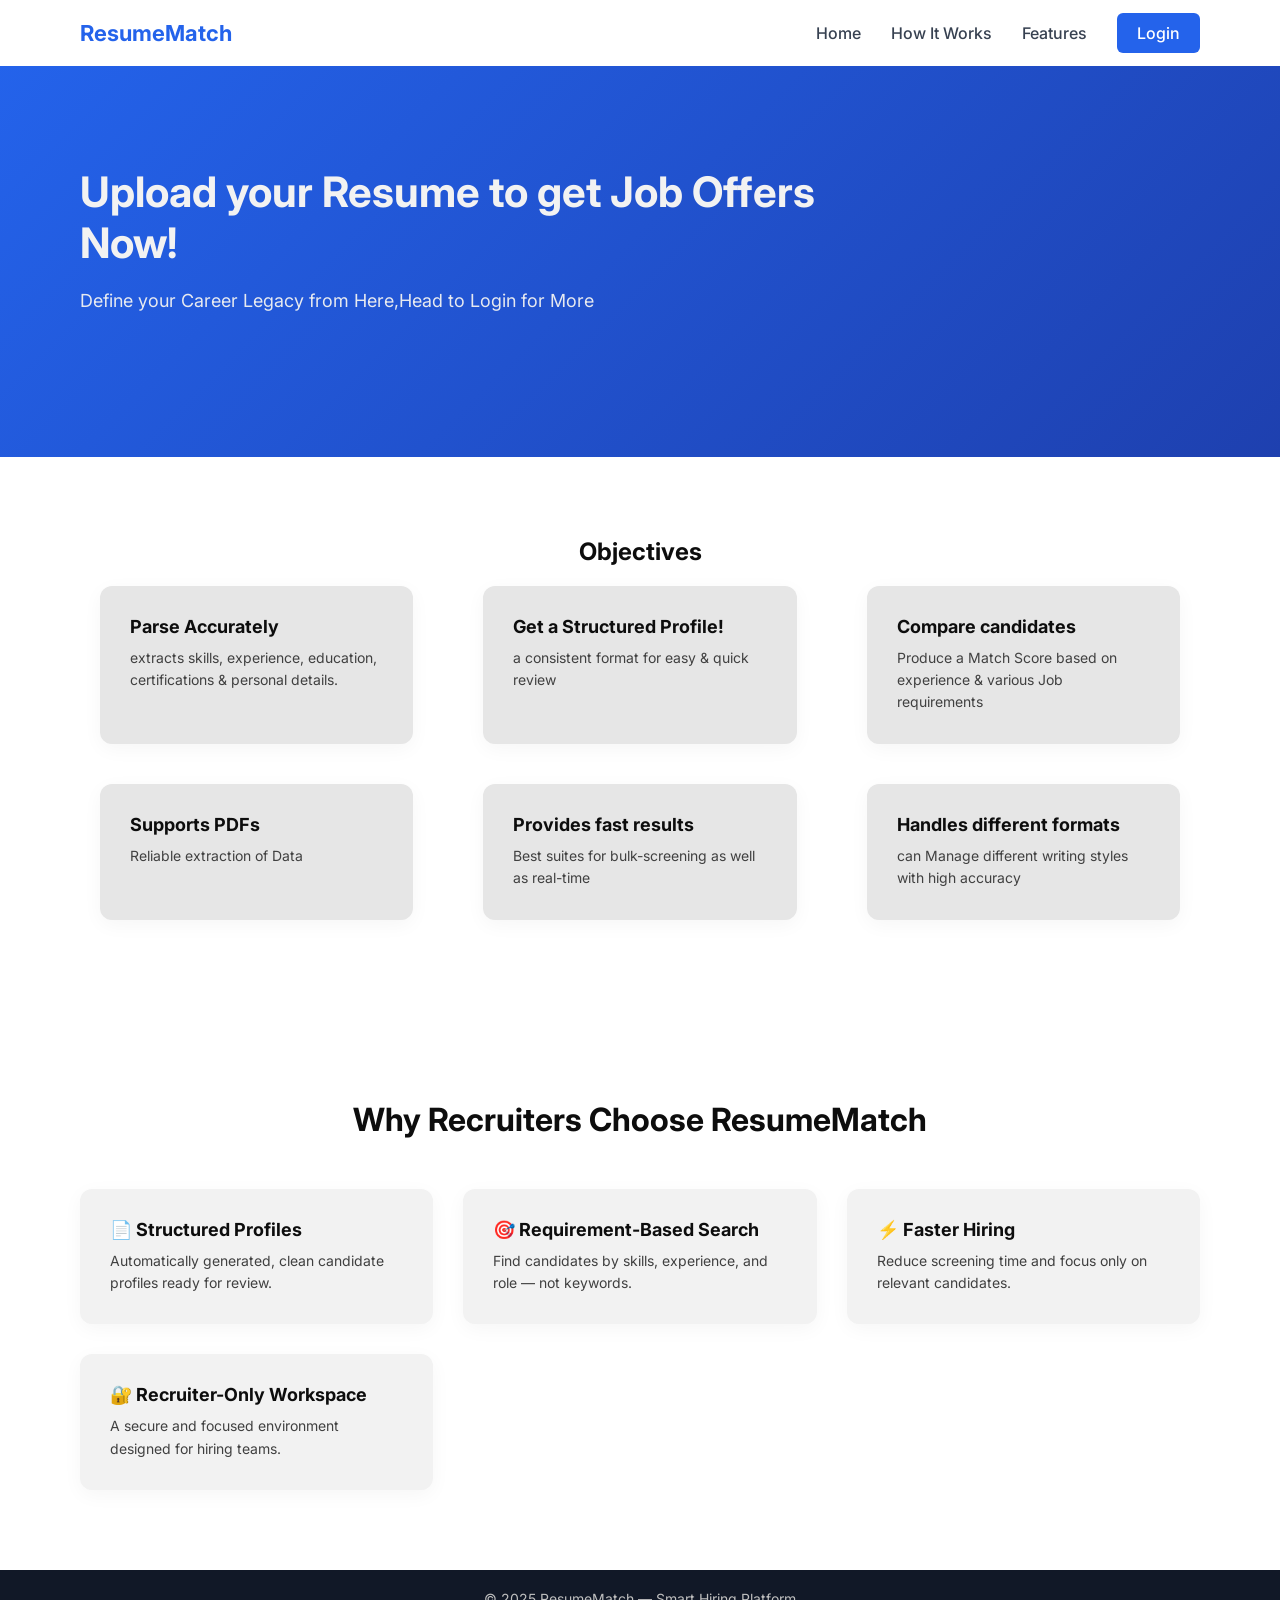
==== Frontend/index.html @ a14f96f2 "new changes" ====
<!DOCTYPE html>
<html lang="en">
<head>
  <meta charset="UTF-8">
  <title>Recruiter Home | ResumeMatch</title>
  <link href="https://fonts.googleapis.com/css2?family=Inter:wght@300;400;600;700&display=swap" rel="stylesheet">

  <style>
    * {
      margin: 0;
      padding: 0;
      box-sizing: border-box;
      font-family: 'Inter', sans-serif;
    }

    body {
      background-color: hsl(0,0%,100%);
      color: hsl(0,0%,5%);
    }

    /* Navbar */
    .navbar {
      display: flex;
      justify-content: space-between;
      align-items: center;
      padding: 20px 80px;
      background: hsl(0,0%,100%);
      box-shadow: 0 2px 10px rgba(0,0,0,0.05);
    }

    .logo {
      font-size: 22px;
      font-weight: 700;
      color: hsl(221, 83%, 53%);
    }

    .nav-links {
        list-style: none;
        display: flex;
        gap: 30px;
    }

    .nav-links a {
    text-decoration: none;
    color: #374151;
    font-weight: 500;
    }

    .nav-right {
      font-size: 14px;
      color: hsl(0,0%,25%);
      font-weight: 500;
    }

    .btn-primary {
        background: hsl(221, 83%, 53%);
        color: hsl(0,0%,100%) !important;
        margin-top: 10px;
        padding: 10px 20px;
        border-radius: 6px;
    }
    /* Hero */
    .hero {
      padding: 100px 80px 140px;
      background: linear-gradient(135deg, hsl(221, 83%, 53%), hsl(225.93, 70.73%, 40.2%));
      color: hsl(0,0%,95%);
    }

    .hero-content {
      max-width: 750px;
    }

    .hero h1 {
      font-size: 42px;
      margin-bottom: 18px;
    }

    .hero p {
      font-size: 18px;
      line-height: 1.7;
      opacity: 0.95;
    }

    /* Job Requirement Section */
    .job-section {
        max-width: 1100px;
        margin: 40px auto 60px;
        padding: 0 20px;
        position: relative;
        z-index: 10;
    }

    .job-box {
      background: hsl(0,0%,90%);
      padding: 35px;
      border-radius: 14px;
      box-shadow: 0 20px 40px rgba(0,0,0,0.08);
    }

    .job-box h2 {
      font-size: 24px;
      margin-bottom: 25px;
    }

    .form-grid {
      display: grid;
      grid-template-columns: repeat(auto-fit, minmax(240px, 1fr));
      gap: 20px;
    }

    label {
      font-size: 14px;
      font-weight: 600;
    }

    input, textarea, select {
      width: 100%;
      padding: 12px;
      margin-top: 6px;
      border-radius: 6px;
      border: 1px solid #d1d5db;
      font-size: 14px;
    }

    textarea {
      resize: vertical;
    }

    .btn {
      margin-top: 25px;
      background: hsl(221, 83%, 53%);
      color: hsl(0,0%,100%);
      padding: 14px 22px;
      border-radius: 8px;
      border: none;
      font-size: 15px;
      font-weight: 600;
      cursor: pointer;
    }

    /* Features */
    .features {
      padding: 80px;
      background: hsl(0,0%,100%);
    }

    .features h2 {
      text-align: center;
      font-size: 32px;
      margin-bottom: 50px;
    }

    .feature-grid {
      display: grid;
      grid-template-columns: repeat(auto-fit, minmax(260px, 1fr));
      gap: 30px;
    }

    .feature-card {
      background:hsl(0,0%,95%);
      padding: 30px;
      border-radius: 12px;
      box-shadow: 0 5px 20px rgba(0,0,0,0.04);
    }

    .feature-card h3 {
      margin-bottom: 10px;
      font-size: 18px;
    }

    .feature-card p {
      font-size: 14px;
      color: hsl(0,0%,25%);
      line-height: 1.6;
    }
    
    .desc {
      padding: 80px;
      background: hsl(0,0%,100%);
    }
    .desc-grid {
      display: grid;
      grid-template-columns: repeat(auto-fit, minmax(260px, 1fr));
      gap: 30px;
    }

    .desc-card {
      background:hsl(0,0%,90%);
      padding: 30px;
      margin:20px;
      border-radius: 12px;
      box-shadow: 0 5px 20px rgba(0,0,0,0.04);
    }

    .desc-card h3 {
      margin-bottom: 10px;
      font-size: 18px;
    }

    .desc-card p {
      font-size: 14px;
      color: hsl(0,0%,25%);
      line-height: 1.6;
    }

    /* Footer */
    footer {
      padding: 20px;
      text-align: center;
      background: hsl(220.91, 39.29%, 10.98%);
      color: hsl(0,0%,75%);
      font-size: 14px;
    }

    @media (max-width: 768px) {
      .navbar, .hero, .features {
        padding: 40px 20px;
      }
    }
  </style>
</head>
<body>

  <!-- Navbar -->
  <nav class="navbar">
    <div class="logo">ResumeMatch</div>
    <ul class="nav-links">
      <li><a href="#">Home</a></li>
      <li><a href="#">How It Works</a></li>
      <li><a href="#">Features</a></li>
      <li><a href="login" class="btn-primary">Login</a></li>
    </ul>
  </nav>

  <!-- Hero -->
  <section class="hero">
    <div class="hero-content">
      <h1>Upload your Resume to get Job Offers Now!</h1>
      <p>
        Define your Career Legacy from Here,Head to Login for More
      </p>
    </div>
  </section>

  <!-- Description Box -->
    <section class="desc">
        <div class="desc-cont">
            <center><h1>Objectives</h1></center>
            <div class="desc-grid">
                <div class="desc-card">
                    <h3> Parse Accurately</h3>
                    <p>extracts skills, experience, education, certifications & personal details.</p>
                </div>
                <div class="desc-card">
                    <h3> Get a Structured Profile!</h3>
                    <p>a consistent format for easy & quick review</p>
                </div>
                <div class="desc-card">
                    <h3> Compare candidates</h3>
                    <p>Produce a Match Score based on experience & various Job requirements</p>
                </div>
            </div>
            <div class="desc-grid">
                <div class="desc-card">
                    <h3> Supports PDFs</h3>
                    <p>Reliable extraction of Data</p>
                </div>
                <div class="desc-card">
                    <h3> Provides fast results</h3>
                    <p>Best suites for bulk-screening as well as real-time</p>
                </div>
                <div class="desc-card">
                    <h3> Handles different formats</h3>
                    <p>can Manage different writing styles with high accuracy</p>
                </div>
            </div>
        </div>
    </section>
  <!-- Features -->
  <section class="features">
    <h2>Why Recruiters Choose ResumeMatch</h2>

    <div class="feature-grid">
      <div class="feature-card">
        <h3>📄 Structured Profiles</h3>
        <p>Automatically generated, clean candidate profiles ready for review.</p>
      </div>

      <div class="feature-card">
        <h3>🎯 Requirement-Based Search</h3>
        <p>Find candidates by skills, experience, and role — not keywords.</p>
      </div>

      <div class="feature-card">
        <h3>⚡ Faster Hiring</h3>
        <p>Reduce screening time and focus only on relevant candidates.</p>
      </div>

      <div class="feature-card">
        <h3>🔐 Recruiter-Only Workspace</h3>
        <p>A secure and focused environment designed for hiring teams.</p>
      </div>
    </div>
  </section>

  <!-- Footer -->
  <footer>
    © 2025 ResumeMatch — Smart Hiring Platform
  </footer>

</body>
</html>
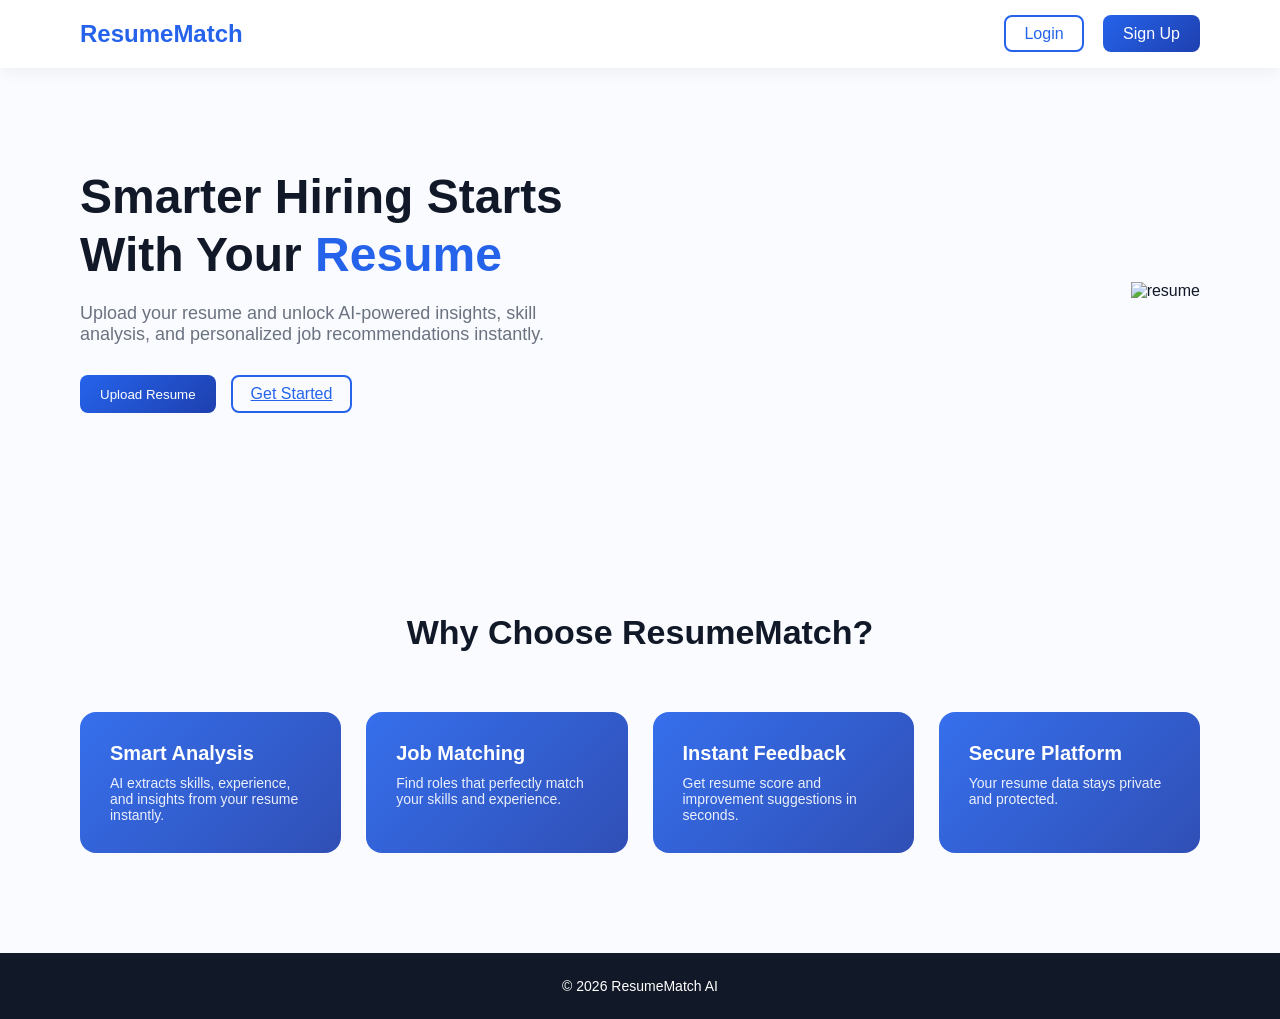
==== commit c21ac88f: "frontend changes" ====
--- a/Frontend/index.html
+++ b/Frontend/index.html
@@ -2,311 +2,74 @@
 <html lang="en">
 <head>
   <meta charset="UTF-8">
-  <title>Recruiter Home | ResumeMatch</title>
-  <link href="https://fonts.googleapis.com/css2?family=Inter:wght@300;400;600;700&display=swap" rel="stylesheet">
-
-  <style>
-    * {
-      margin: 0;
-      padding: 0;
-      box-sizing: border-box;
-      font-family: 'Inter', sans-serif;
-    }
-
-    body {
-      background-color: hsl(0,0%,100%);
-      color: hsl(0,0%,5%);
-    }
-
-    /* Navbar */
-    .navbar {
-      display: flex;
-      justify-content: space-between;
-      align-items: center;
-      padding: 20px 80px;
-      background: hsl(0,0%,100%);
-      box-shadow: 0 2px 10px rgba(0,0,0,0.05);
-    }
-
-    .logo {
-      font-size: 22px;
-      font-weight: 700;
-      color: hsl(221, 83%, 53%);
-    }
-
-    .nav-links {
-        list-style: none;
-        display: flex;
-        gap: 30px;
-    }
-
-    .nav-links a {
-    text-decoration: none;
-    color: #374151;
-    font-weight: 500;
-    }
-
-    .nav-right {
-      font-size: 14px;
-      color: hsl(0,0%,25%);
-      font-weight: 500;
-    }
-
-    .btn-primary {
-        background: hsl(221, 83%, 53%);
-        color: hsl(0,0%,100%) !important;
-        margin-top: 10px;
-        padding: 10px 20px;
-        border-radius: 6px;
-    }
-    /* Hero */
-    .hero {
-      padding: 100px 80px 140px;
-      background: linear-gradient(135deg, hsl(221, 83%, 53%), hsl(225.93, 70.73%, 40.2%));
-      color: hsl(0,0%,95%);
-    }
-
-    .hero-content {
-      max-width: 750px;
-    }
-
-    .hero h1 {
-      font-size: 42px;
-      margin-bottom: 18px;
-    }
-
-    .hero p {
-      font-size: 18px;
-      line-height: 1.7;
-      opacity: 0.95;
-    }
-
-    /* Job Requirement Section */
-    .job-section {
-        max-width: 1100px;
-        margin: 40px auto 60px;
-        padding: 0 20px;
-        position: relative;
-        z-index: 10;
-    }
-
-    .job-box {
-      background: hsl(0,0%,90%);
-      padding: 35px;
-      border-radius: 14px;
-      box-shadow: 0 20px 40px rgba(0,0,0,0.08);
-    }
-
-    .job-box h2 {
-      font-size: 24px;
-      margin-bottom: 25px;
-    }
-
-    .form-grid {
-      display: grid;
-      grid-template-columns: repeat(auto-fit, minmax(240px, 1fr));
-      gap: 20px;
-    }
-
-    label {
-      font-size: 14px;
-      font-weight: 600;
-    }
-
-    input, textarea, select {
-      width: 100%;
-      padding: 12px;
-      margin-top: 6px;
-      border-radius: 6px;
-      border: 1px solid #d1d5db;
-      font-size: 14px;
-    }
-
-    textarea {
-      resize: vertical;
-    }
-
-    .btn {
-      margin-top: 25px;
-      background: hsl(221, 83%, 53%);
-      color: hsl(0,0%,100%);
-      padding: 14px 22px;
-      border-radius: 8px;
-      border: none;
-      font-size: 15px;
-      font-weight: 600;
-      cursor: pointer;
-    }
-
-    /* Features */
-    .features {
-      padding: 80px;
-      background: hsl(0,0%,100%);
-    }
-
-    .features h2 {
-      text-align: center;
-      font-size: 32px;
-      margin-bottom: 50px;
-    }
-
-    .feature-grid {
-      display: grid;
-      grid-template-columns: repeat(auto-fit, minmax(260px, 1fr));
-      gap: 30px;
-    }
-
-    .feature-card {
-      background:hsl(0,0%,95%);
-      padding: 30px;
-      border-radius: 12px;
-      box-shadow: 0 5px 20px rgba(0,0,0,0.04);
-    }
-
-    .feature-card h3 {
-      margin-bottom: 10px;
-      font-size: 18px;
-    }
-
-    .feature-card p {
-      font-size: 14px;
-      color: hsl(0,0%,25%);
-      line-height: 1.6;
-    }
-    
-    .desc {
-      padding: 80px;
-      background: hsl(0,0%,100%);
-    }
-    .desc-grid {
-      display: grid;
-      grid-template-columns: repeat(auto-fit, minmax(260px, 1fr));
-      gap: 30px;
-    }
-
-    .desc-card {
-      background:hsl(0,0%,90%);
-      padding: 30px;
-      margin:20px;
-      border-radius: 12px;
-      box-shadow: 0 5px 20px rgba(0,0,0,0.04);
-    }
-
-    .desc-card h3 {
-      margin-bottom: 10px;
-      font-size: 18px;
-    }
-
-    .desc-card p {
-      font-size: 14px;
-      color: hsl(0,0%,25%);
-      line-height: 1.6;
-    }
-
-    /* Footer */
-    footer {
-      padding: 20px;
-      text-align: center;
-      background: hsl(220.91, 39.29%, 10.98%);
-      color: hsl(0,0%,75%);
-      font-size: 14px;
-    }
-
-    @media (max-width: 768px) {
-      .navbar, .hero, .features {
-        padding: 40px 20px;
-      }
-    }
-  </style>
+  <title>ResumeMatch AI</title>
+  <link rel="stylesheet" href="style.css">
 </head>
 <body>
 
-  <!-- Navbar -->
-  <nav class="navbar">
-    <div class="logo">ResumeMatch</div>
-    <ul class="nav-links">
-      <li><a href="#">Home</a></li>
-      <li><a href="#">How It Works</a></li>
-      <li><a href="#">Features</a></li>
-      <li><a href="login" class="btn-primary">Login</a></li>
-    </ul>
-  </nav>
+<!-- Navbar -->
+<nav class="navbar">
+  <div class="logo">ResumeMatch</div>
+  <div class="nav-buttons">
+    <a href="login.html" class="btn-outline">Login</a>
+    <a href="signup.html" class="btn-primary">Sign Up</a>
+  </div>
+</nav>
 
-  <!-- Hero -->
-  <section class="hero">
-    <div class="hero-content">
-      <h1>Upload your Resume to get Job Offers Now!</h1>
-      <p>
-        Define your Career Legacy from Here,Head to Login for More
-      </p>
+<!-- Hero Section -->
+<section class="hero">
+  <div class="hero-left">
+    <h1>
+      Smarter Hiring Starts With Your <span class="highlight">Resume</span>
+    </h1>
+    <p>
+      Upload your resume and unlock AI-powered insights, skill analysis,
+      and personalized job recommendations instantly.
+    </p>
+
+    <div class="hero-buttons">
+      <button class="btn-primary" onclick="checkLogin()">Upload Resume</button>
+      <a href="signup.html" class="btn-outline">Get Started</a>
     </div>
-  </section>
+  </div>
 
-  <!-- Description Box -->
-    <section class="desc">
-        <div class="desc-cont">
-            <center><h1>Objectives</h1></center>
-            <div class="desc-grid">
-                <div class="desc-card">
-                    <h3> Parse Accurately</h3>
-                    <p>extracts skills, experience, education, certifications & personal details.</p>
-                </div>
-                <div class="desc-card">
-                    <h3> Get a Structured Profile!</h3>
-                    <p>a consistent format for easy & quick review</p>
-                </div>
-                <div class="desc-card">
-                    <h3> Compare candidates</h3>
-                    <p>Produce a Match Score based on experience & various Job requirements</p>
-                </div>
-            </div>
-            <div class="desc-grid">
-                <div class="desc-card">
-                    <h3> Supports PDFs</h3>
-                    <p>Reliable extraction of Data</p>
-                </div>
-                <div class="desc-card">
-                    <h3> Provides fast results</h3>
-                    <p>Best suites for bulk-screening as well as real-time</p>
-                </div>
-                <div class="desc-card">
-                    <h3> Handles different formats</h3>
-                    <p>can Manage different writing styles with high accuracy</p>
-                </div>
-            </div>
-        </div>
-    </section>
-  <!-- Features -->
-  <section class="features">
-    <h2>Why Recruiters Choose ResumeMatch</h2>
+  <div class="hero-right">
+    <img src="https://cdn-icons-png.flaticon.com/512/3135/3135715.png" alt="resume" />
+  </div>
+</section>
 
-    <div class="feature-grid">
-      <div class="feature-card">
-        <h3>📄 Structured Profiles</h3>
-        <p>Automatically generated, clean candidate profiles ready for review.</p>
-      </div>
+<!-- Features -->
+<section class="features">
+  <h2>Why Choose ResumeMatch?</h2>
 
-      <div class="feature-card">
-        <h3>🎯 Requirement-Based Search</h3>
-        <p>Find candidates by skills, experience, and role — not keywords.</p>
-      </div>
+  <div class="feature-grid">
+    <div class="feature-card blue">
+      <h3>Smart Analysis</h3>
+      <p>AI extracts skills, experience, and insights from your resume instantly.</p>
+    </div>
 
-      <div class="feature-card">
-        <h3>⚡ Faster Hiring</h3>
-        <p>Reduce screening time and focus only on relevant candidates.</p>
-      </div>
+    <div class="feature-card blue">
+      <h3>Job Matching</h3>
+      <p>Find roles that perfectly match your skills and experience.</p>
+    </div>
 
-      <div class="feature-card">
-        <h3>🔐 Recruiter-Only Workspace</h3>
-        <p>A secure and focused environment designed for hiring teams.</p>
-      </div>
+    <div class="feature-card blue">
+      <h3>Instant Feedback</h3>
+      <p>Get resume score and improvement suggestions in seconds.</p>
     </div>
-  </section>
 
-  <!-- Footer -->
-  <footer>
-    © 2025 ResumeMatch — Smart Hiring Platform
-  </footer>
+    <div class="feature-card blue">
+      <h3>Secure Platform</h3>
+      <p>Your resume data stays private and protected.</p>
+    </div>
+  </div>
+</section>
 
+<!-- Footer -->
+<footer>
+  <p>© 2026 ResumeMatch AI</p>
+</footer>
+
+<script src="script.js"></script>
 </body>
-</html>
+</html>
--- a/Frontend/style.css
+++ b/Frontend/style.css
@@ -0,0 +1,194 @@
+/* Reset */
+* {
+  margin: 0;
+  padding: 0;
+  box-sizing: border-box;
+  font-family: 'Inter', sans-serif;
+}
+
+body {
+  background: #f9fbff;
+  color: #111827;
+}
+
+/* ================= NAVBAR ================= */
+.navbar {
+  display: flex;
+  justify-content: space-between;
+  align-items: center;
+  padding: 20px 80px;
+  background: white;
+  box-shadow: 0 4px 15px rgba(0,0,0,0.05);
+}
+
+.logo {
+  font-size: 24px;
+  font-weight: 700;
+  color: #2563eb;
+}
+
+.nav-buttons a {
+  margin-left: 15px;
+  text-decoration: none;
+}
+
+/* ================= BUTTONS ================= */
+.btn-primary {
+  background: linear-gradient(135deg, #2563eb, #1e40af);
+  color: white;
+  padding: 10px 20px;
+  border-radius: 8px;
+  border: none;
+  cursor: pointer;
+  transition: 0.3s;
+}
+
+.btn-primary:hover {
+  transform: translateY(-2px);
+  box-shadow: 0 10px 20px rgba(37,99,235,0.3);
+}
+
+.btn-outline {
+  border: 2px solid #2563eb;
+  color: #2563eb;
+  padding: 8px 18px;
+  border-radius: 8px;
+  transition: 0.3s;
+}
+
+.btn-outline:hover {
+  background: #2563eb;
+  color: white;
+}
+
+/* ================= HERO ================= */
+.hero {
+  display: flex;
+  justify-content: space-between;
+  align-items: center;
+  padding: 100px 80px;
+  gap: 40px;
+}
+
+.hero-left {
+  max-width: 520px;
+}
+
+.hero h1 {
+  font-size: 48px;
+  margin-bottom: 20px;
+  line-height: 1.2;
+}
+
+.highlight {
+  color: #2563eb;
+}
+
+.hero p {
+  font-size: 18px;
+  color: #6b7280;
+  margin-bottom: 30px;
+}
+
+.hero-buttons {
+  display: flex;
+  gap: 15px;
+}
+
+.hero-right img {
+  width: 320px;
+  animation: float 3s ease-in-out infinite;
+}
+
+/* Floating animation */
+@keyframes float {
+  0% { transform: translateY(0px); }
+  50% { transform: translateY(-12px); }
+  100% { transform: translateY(0px); }
+}
+
+/* ================= FEATURES ================= */
+.features {
+  padding: 100px 80px;
+  background: #f9fbff;
+}
+
+.features h2 {
+  text-align: center;
+  font-size: 34px;
+  margin-bottom: 60px;
+}
+
+/* Grid */
+.feature-grid {
+  display: grid;
+  grid-template-columns: repeat(auto-fit, minmax(250px,1fr));
+  gap: 25px;
+}
+
+/* Blue Cards */
+.feature-card.blue {
+  background: linear-gradient(135deg, #2563eb, #1e40af);
+  color: white;
+  padding: 30px;
+  border-radius: 16px;
+  transition: 0.3s;
+  position: relative;
+  overflow: hidden;
+}
+
+/* subtle shine effect */
+.feature-card.blue::before {
+  content: "";
+  position: absolute;
+  top: -50%;
+  left: -50%;
+  width: 200%;
+  height: 200%;
+  background: rgba(255,255,255,0.08);
+  transform: rotate(25deg);
+}
+
+.feature-card.blue:hover {
+  transform: translateY(-6px);
+  box-shadow: 0 20px 40px rgba(37,99,235,0.4);
+}
+
+.feature-card h3 {
+  margin-bottom: 10px;
+  font-size: 20px;
+}
+
+.feature-card p {
+  font-size: 14px;
+  opacity: 0.9;
+}
+
+/* ================= FOOTER ================= */
+footer {
+  text-align: center;
+  padding: 25px;
+  background: #111827;
+  color: white;
+  font-size: 14px;
+}
+
+/* ================= RESPONSIVE ================= */
+@media (max-width: 900px) {
+  .hero {
+    flex-direction: column;
+    text-align: center;
+  }
+
+  .hero-right img {
+    width: 250px;
+  }
+
+  .navbar {
+    padding: 20px;
+  }
+
+  .features {
+    padding: 60px 20px;
+  }
+}
